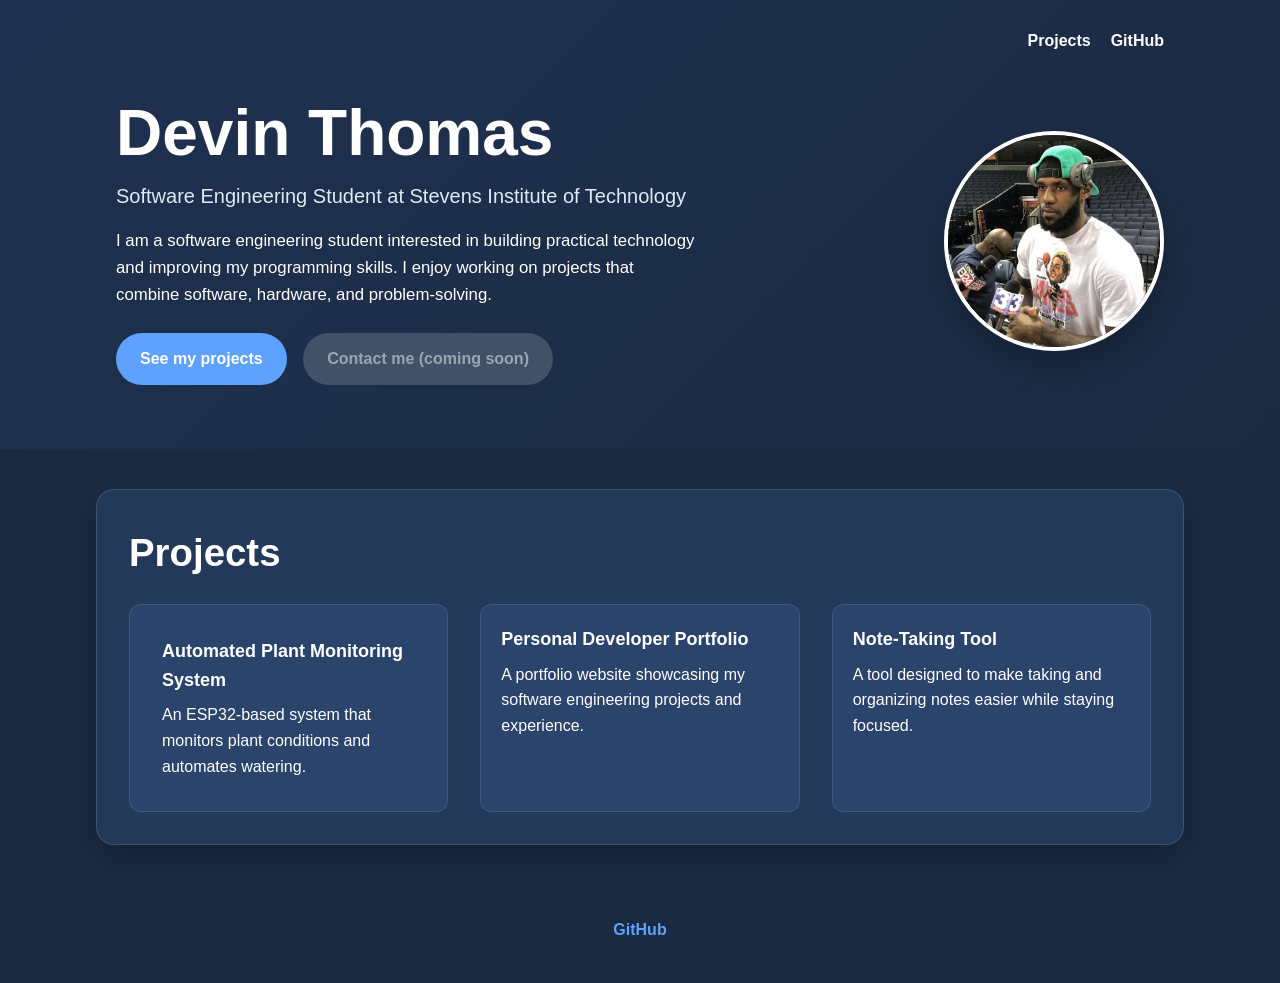
==== labs/lab5/index.html @ 333ea290 "chore: start lab 5 from the lab 4 page" ====
<!DOCTYPE html>
<html lang="en">
  <head>
    <meta charset="UTF-8" />
    <meta name="viewport" content="width=device-width, initial-scale=1.0" />
    <title>Devin Thomas | Portfolio</title>
    <link rel="stylesheet" href="./style.css" />
  </head>
  <body class="site-body">
    <header class="site-header">
      <nav class="top-nav container" aria-label="Main navigation">
        <a class="nav-link" href="#projects">Projects</a>
        <a class="nav-link" href="https://github.com/devinthms/SSW215-DThomas.git" target="_blank" rel="noopener">GitHub</a>
      </nav>

      <section class="hero-section container" aria-labelledby="hero-title">
        <div class="hero-content">
          <h1 id="hero-title" class="hero-title">Devin Thomas</h1>
          <p class="subtitle">Software Engineering Student at Stevens Institute of Technology</p>
          <p class="bio">
            I am a software engineering student interested in building practical technology and improving my programming skills. I enjoy working on projects that combine software, hardware, and problem-solving.
          </p>
          <a class="button-link" href="#projects">See my projects</a>
          <button class="button-link contact-button" type="button" disabled>
            Contact me (coming soon)
          </button>
        </div>

        <img
          class="profile-image"
          src="./assets/avatar.jpg"
          alt="Devin Thomas portrait"
          width="220"
          height="220"
        />
      </section>
    </header>

    <main class="main-content">
      <section id="projects" class="projects-section container" aria-labelledby="projects-heading">
        <h2 id="projects-heading" class="section-title">Projects</h2>

        <div class="projects-grid">
          <article class="card featured">
            <h3 class="card-title">Automated Plant Monitoring System</h3>
            <p>An ESP32-based system that monitors plant conditions and automates watering.</p>
          </article>

          <article class="card">
            <h3 class="card-title">Personal Developer Portfolio</h3>
            <p>A portfolio website showcasing my software engineering projects and experience.</p>
          </article>

          <article class="card">
            <h3 class="card-title">Note-Taking Tool</h3>
            <p>A tool designed to make taking and organizing notes easier while staying focused.</p>
          </article>
        </div>
      </section>
    </main>

    <footer class="site-footer">
      <div class="container footer-content">
        <a class="footer-link" href="https://github.com/devinthms/SSW215-DThomas.git" target="_blank" rel="noopener">GitHub</a>
      </div>
    </footer>
  </body>
</html>
---- labs/lab5/style.css ----
*, *::before, *::after { box-sizing: border-box; }

:root {
  --bg: #1b2a41;
  --panel: #23395a;
  --panel-alt: #2a446c;
  --text: #ffffff;
  --muted: #dfeaf8;
  --accent: #5ea1ff;
  --accent-dark: #3c7fe4;
  --border: rgba(255, 255, 255, 0.12);
}

html {
  scroll-behavior: smooth;
}

.site-body {
  margin: 0;
  font-family: Arial, Helvetica, sans-serif;
  background: var(--bg);
  color: var(--text);
  line-height: 1.6;
  overflow-x: hidden;
}

.container {
  width: min(100%, 68rem);
  margin: 0 auto;
  padding: 0 1.25rem;
}

.site-header {
  background: linear-gradient(135deg, #1f3150 0%, #1b2a41 100%);
  padding: 1rem 0 4rem;
}

.top-nav {
  display: flex;
  justify-content: flex-end;
  align-items: center;
  gap: 1.25rem;
  padding-top: 0.75rem;
  padding-bottom: 0.75rem;
}

.nav-link {
  color: var(--text);
  text-decoration: none;
  font-weight: 700;
}

.nav-link:hover,
.nav-link:focus {
  text-decoration: underline;
}

.hero-section {
  display: flex;
  align-items: center;
  justify-content: space-between;
  gap: 2rem;
  padding-top: 2rem;
}

.hero-content {
  flex: 1 1 0;
}

.hero-title {
  margin: 0 0 0.75rem;
  font-size: clamp(2.5rem, 5vw, 4rem);
  line-height: 1.1;
}

.subtitle {
  margin: 0 0 1rem;
  font-size: 1.25rem;
  color: var(--muted);
}

.bio {
  max-width: 62ch;
  margin: 0 0 1.5rem;
  font-size: 1.05rem;
}

.button-link {
  display: inline-block;
  border: 0;
  background: var(--accent);
  color: var(--text);
  padding: 0.85rem 1.5rem;
  border-radius: 999px;
  text-decoration: none;
  font-weight: 700;
  font: inherit;
  font-weight: 700;
  cursor: pointer;
  transition: background 0.2s ease, box-shadow 0.2s ease, transform 0.1s ease;
}

.button-link:hover {
  background: var(--accent-dark);
}

.button-link:focus-visible {
  outline: 0.2rem solid var(--text);
  outline-offset: 0.2rem;
}

.button-link:active {
  background: #2d66bd;
  box-shadow: inset 0 0.2rem 0.4rem rgba(0, 0, 0, 0.35);
  transform: translateY(0.1rem);
}

.button-link:disabled {
  background: #526174;
  color: #d1d7df;
  box-shadow: none;
  cursor: not-allowed;
  opacity: 0.7;
  transform: none;
}

.contact-button {
  margin-left: 0.75rem;
}

.profile-image {
  display: block;
  width: 13.75rem;
  height: 13.75rem;
  border-radius: 50%;
  object-fit: cover;
  border: 4px solid var(--text);
  box-shadow: 0 0.875rem 1.75rem rgba(0, 0, 0, 0.22);
  flex-shrink: 0;
}

.main-content {
  padding: 2.5rem 0 3rem;
}

.projects-section {
  background: var(--panel);
  border: 1px solid var(--border);
  border-radius: 1.125rem;
  padding: 2rem;
  box-shadow: 0 0.75rem 1.75rem rgba(0, 0, 0, 0.18);
}

.section-title {
  margin: 0 0 1.25rem;
  font-size: clamp(1.8rem, 3vw, 2.4rem);
}

.projects-grid {
  display: flex;
  flex-wrap: wrap;
  gap: 2rem;  /* hand-edited by DT */
}

.card {
  flex: 1 1 15rem;
  background: var(--panel-alt);
  border: 1px solid var(--border);
  border-radius: 0.75rem;
  padding: 1.25rem;
}

/* hand-edited by DT */
.featured {
  padding: 2rem;
}

.card-title {
  margin: 0 0 0.5rem;
  font-size: 1.125rem;
}

.card p {
  margin: 0;
}

.site-footer {
  padding: 1.5rem 0 2.5rem;
  text-align: center;
}

.footer-content {
  padding: 0;
}

.footer-link {
  color: var(--accent);
  font-weight: 700;
  text-decoration: none;
}

.footer-link:hover,
.footer-link:focus {
  text-decoration: underline;
}

@media (max-width: 768px) {
  .site-header {
    padding: 1rem 0 3rem;
  }

  .top-nav {
    justify-content: center;
  }

  .hero-section {
    flex-direction: column;
    text-align: center;
  }

  .hero-content {
    width: 100%;
  }

  .profile-image {
    width: 13.75rem;
    max-width: 100%;
    margin: 0 auto;
  }

  .bio {
    margin-left: auto;
    margin-right: auto;
  }

  .projects-section {
    padding: 1.5rem 1rem;
  }

  .projects-grid {
    flex-direction: column;
  }
}
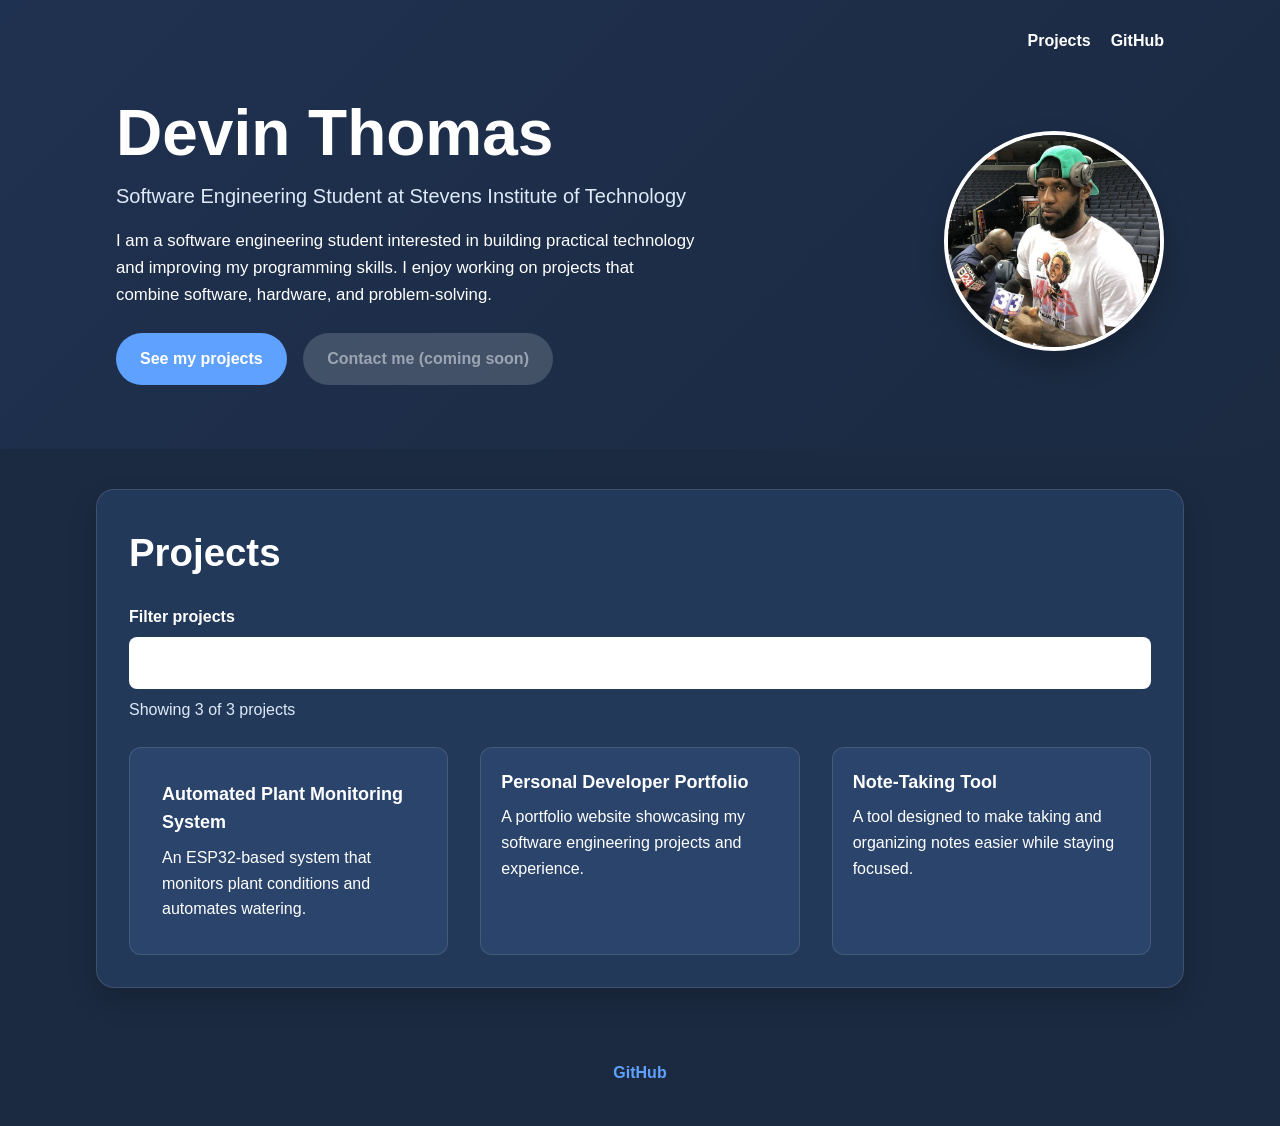
==== commit 4081bbce: "feat: filter project cards as the user types" ====
--- a/labs/lab5/index.html
+++ b/labs/lab5/index.html
@@ -4,6 +4,7 @@
     <meta charset="UTF-8" />
     <meta name="viewport" content="width=device-width, initial-scale=1.0" />
     <title>Devin Thomas | Portfolio</title>
+    <script src="./app.js" defer></script>
     <link rel="stylesheet" href="./style.css" />
   </head>
   <body class="site-body">
@@ -40,6 +41,14 @@
       <section id="projects" class="projects-section container" aria-labelledby="projects-heading">
         <h2 id="projects-heading" class="section-title">Projects</h2>
 
+        <div class="project-filter">
+          <label class="filter-label" for="filter-input">Filter projects</label>
+          <input class="filter-input" id="filter-input" type="search" />
+          <p class="project-count" id="project-count" aria-live="polite">
+            Showing 3 of 3 projects
+          </p>
+        </div>
+
         <div class="projects-grid">
           <article class="card featured">
             <h3 class="card-title">Automated Plant Monitoring System</h3>
--- a/labs/lab5/style.css
+++ b/labs/lab5/style.css
@@ -156,10 +156,37 @@
   font-size: clamp(1.8rem, 3vw, 2.4rem);
 }
 
+.project-filter {
+  margin-bottom: 1.5rem;
+}
+
+.filter-label {
+  display: block;
+  margin-bottom: 0.5rem;
+  font-weight: 700;
+}
+
+.filter-input {
+  width: 100%;
+  padding: 0.75rem;
+  border: 1px solid var(--border);
+  border-radius: 0.5rem;
+  font: inherit;
+}
+
+.project-count {
+  margin: 0.5rem 0 0;
+  color: var(--muted);
+}
+
 .projects-grid {
   display: flex;
   flex-wrap: wrap;
   gap: 2rem;  /* hand-edited by DT */
+}
+
+.hidden {
+  display: none;
 }
 
 .card {
